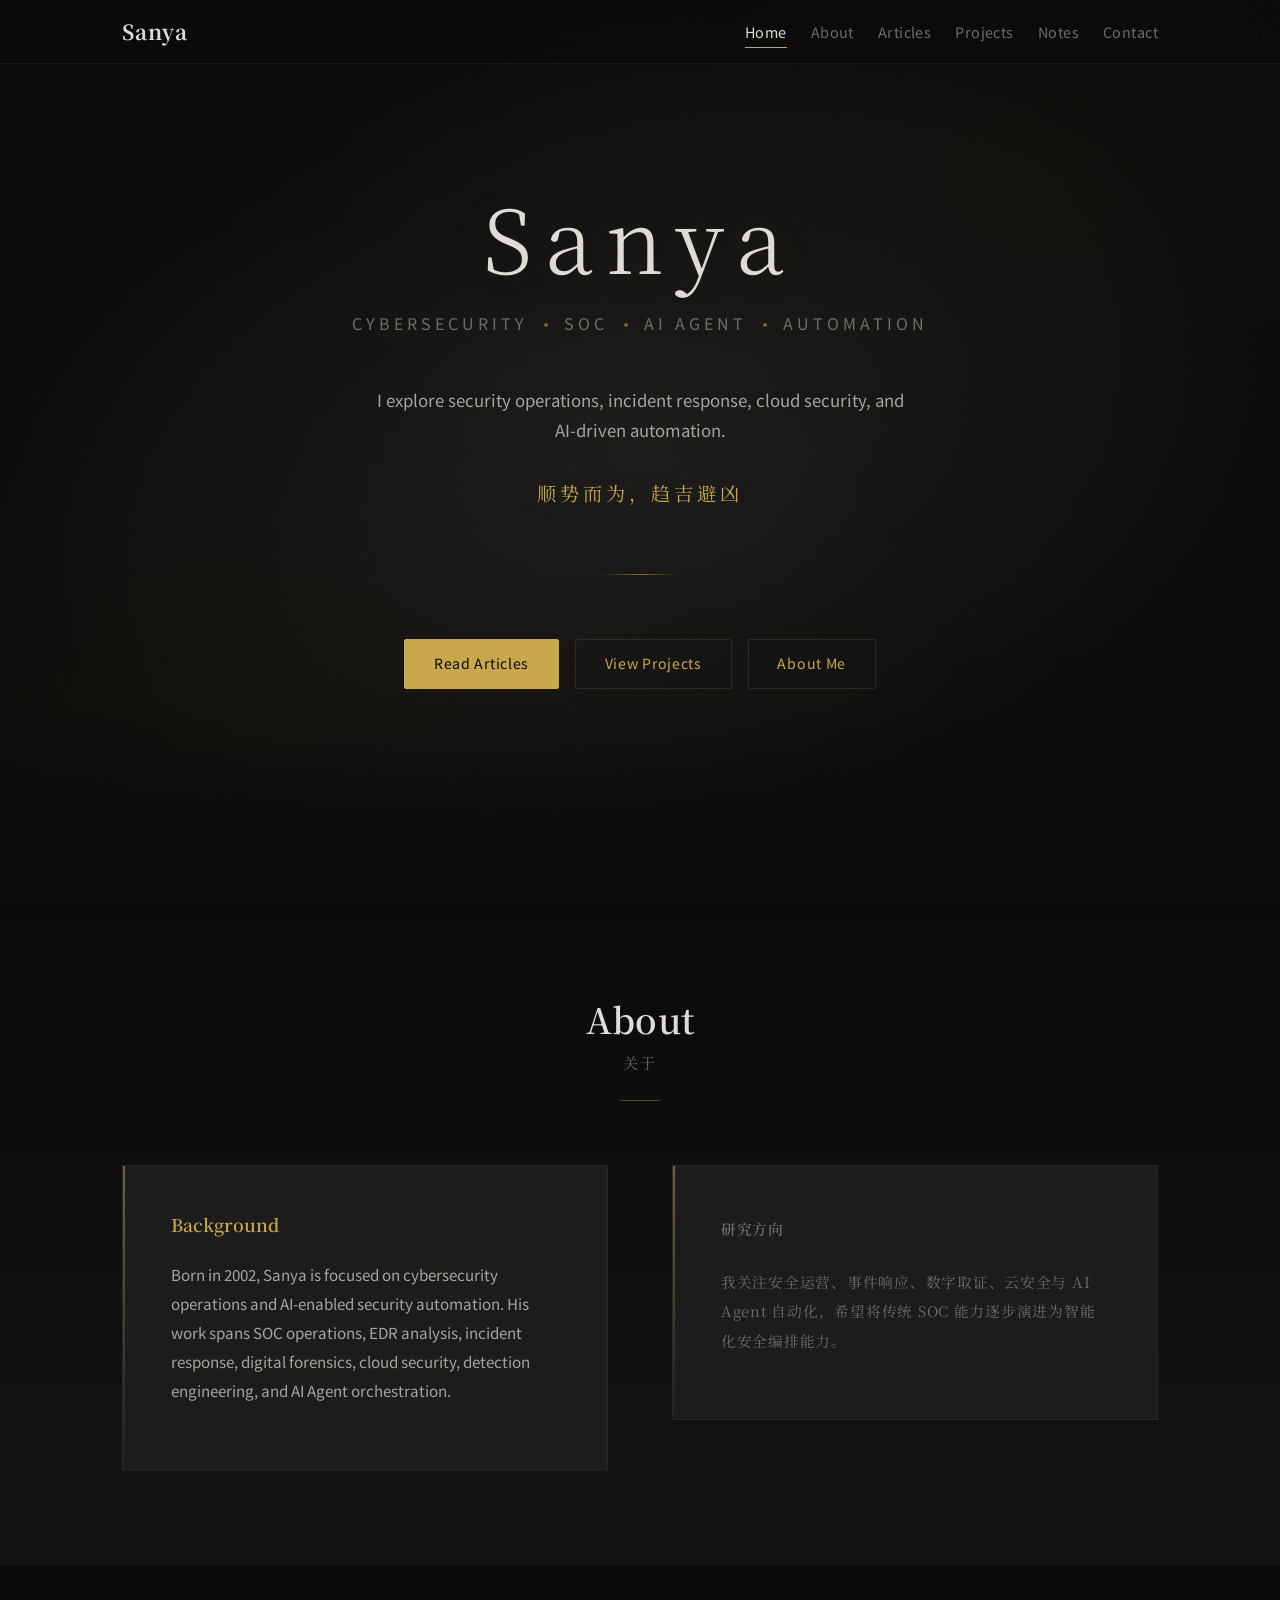
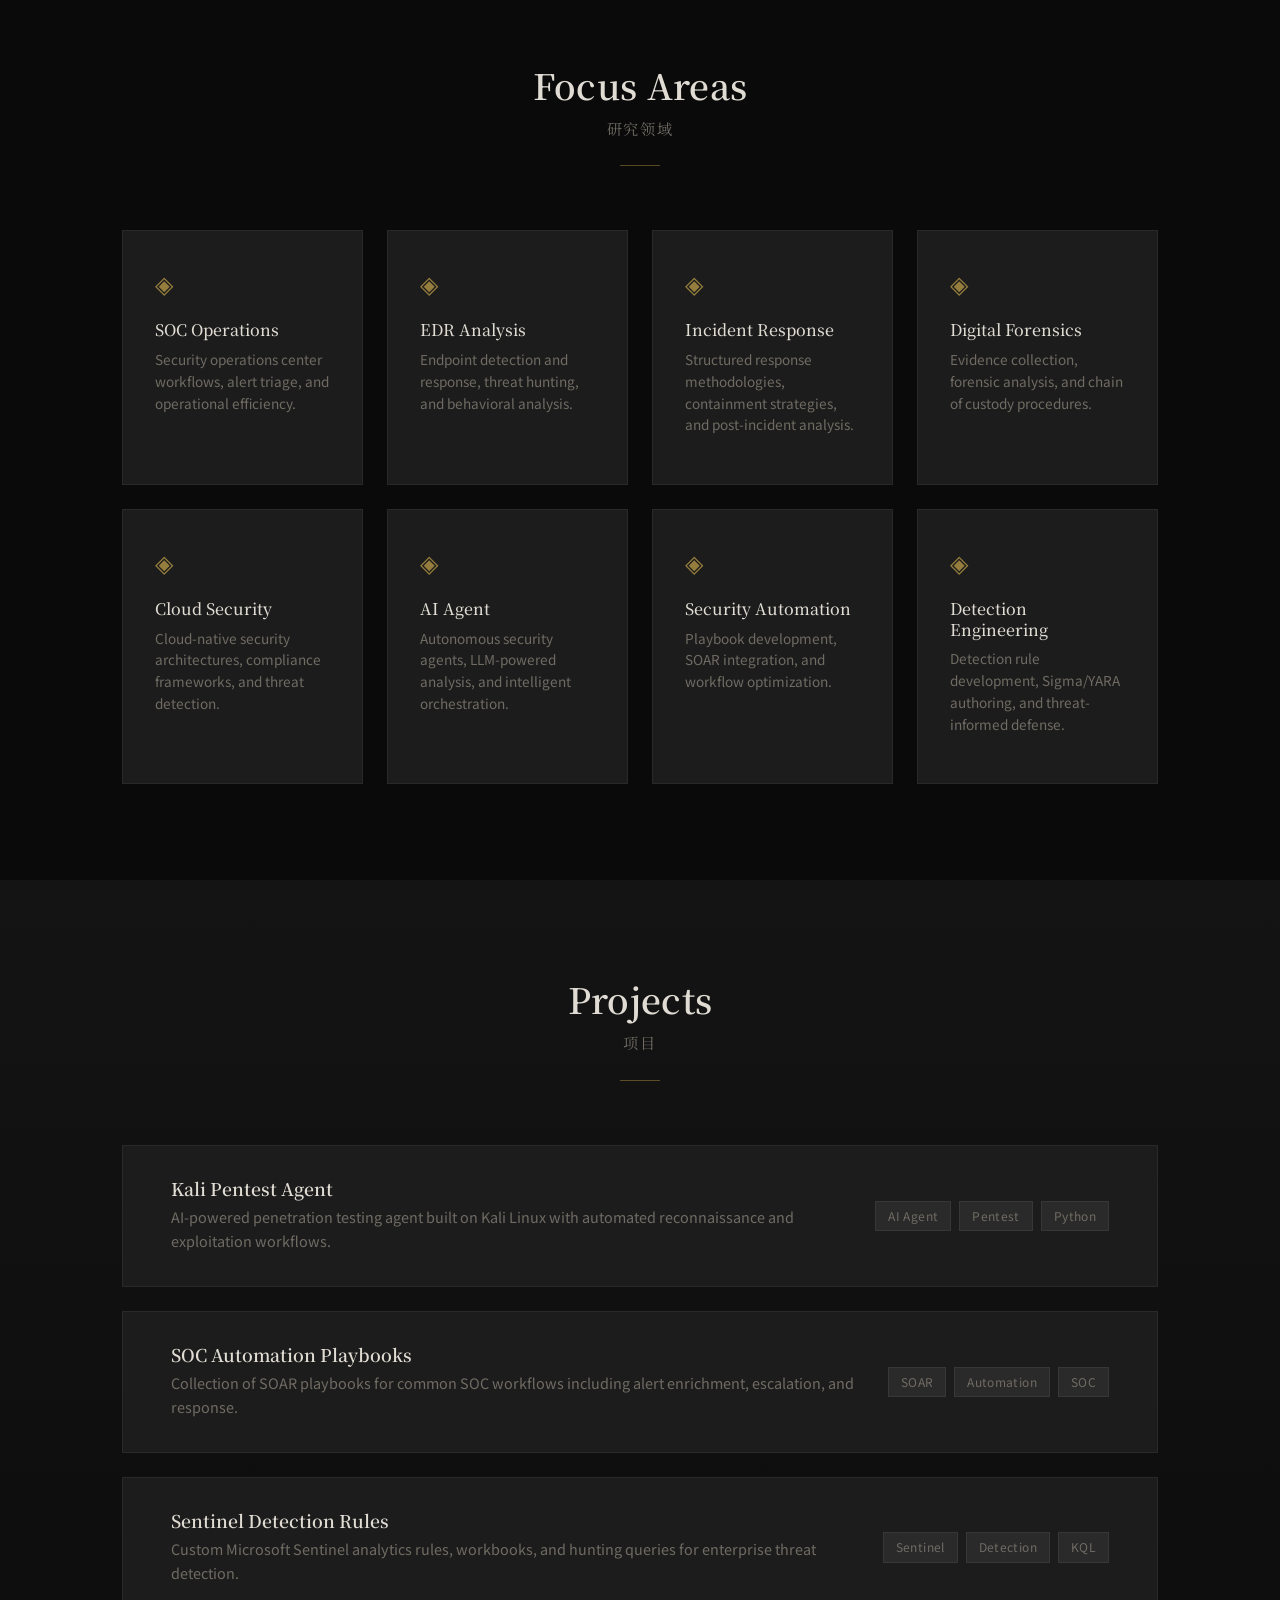
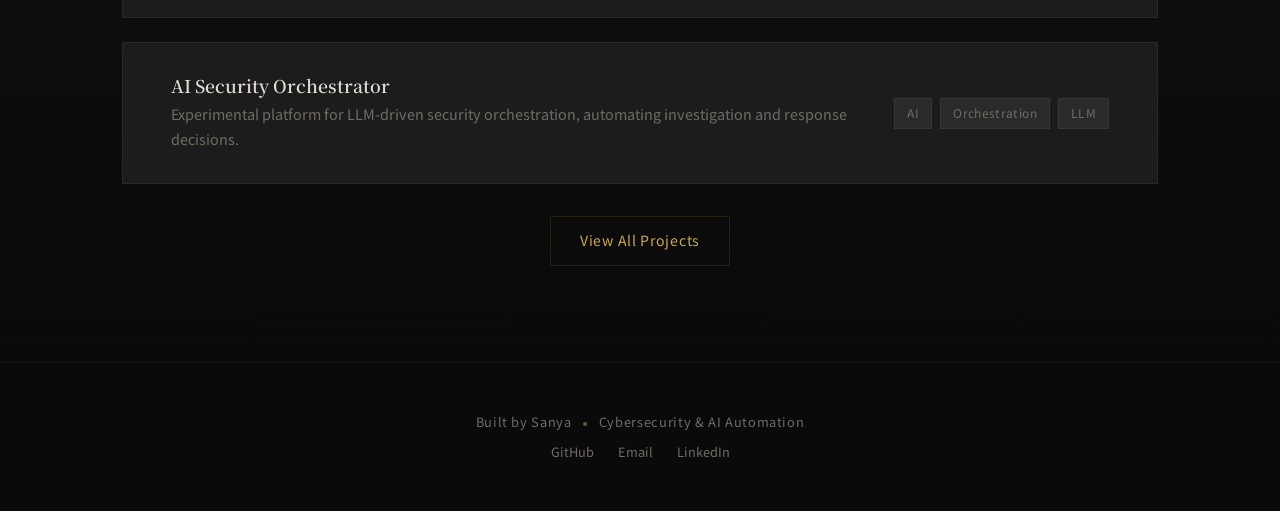
==== index.html @ b6ca0478 "Initial commit: personal website with ink-wash mountain aesthetic" ====
<!DOCTYPE html>
<html lang="en">
<head>
  <meta charset="UTF-8">
  <meta name="viewport" content="width=device-width, initial-scale=1.0">
  <title>Sanya — Cybersecurity & AI Automation</title>
  <meta name="description" content="Personal website of Sanya — Cybersecurity researcher focused on SOC operations, incident response, cloud security, and AI-driven security automation.">
  <meta name="keywords" content="cybersecurity, SOC, EDR, incident response, digital forensics, cloud security, AI agent, security automation, SOAR, Microsoft Sentinel">

  <!-- Open Graph -->
  <meta property="og:title" content="Sanya — Cybersecurity & AI Automation">
  <meta property="og:description" content="Cybersecurity researcher focused on SOC operations, incident response, cloud security, and AI-driven security automation.">
  <meta property="og:type" content="website">
  <meta property="og:url" content="https://sanya.dev">
  <meta property="og:locale" content="en_US">

  <!-- Twitter Card -->
  <meta name="twitter:card" content="summary">
  <meta name="twitter:title" content="Sanya — Cybersecurity & AI Automation">
  <meta name="twitter:description" content="Cybersecurity researcher focused on SOC operations, incident response, cloud security, and AI-driven security automation.">

  <!-- Fonts -->
  <link rel="preconnect" href="https://fonts.googleapis.com">
  <link rel="preconnect" href="https://fonts.gstatic.com" crossorigin>
  <link href="https://fonts.googleapis.com/css2?family=Noto+Serif+SC:wght@300;400;500;600;700&family=Noto+Sans+SC:wght@300;400;500;700&display=swap" rel="stylesheet">

  <!-- Styles -->
  <link rel="stylesheet" href="css/style.css">

  <!-- Favicon (ink drop) -->
  <link rel="icon" href="data:image/svg+xml,<svg xmlns='http://www.w3.org/2000/svg' viewBox='0 0 100 100'><text y='.9em' font-size='90'>墨</text></svg>">
</head>
<body>

  <!-- Navigation -->
  <nav class="nav" role="navigation" aria-label="Main navigation">
    <div class="nav-inner">
      <a href="index.html" class="nav-logo">Sanya</a>
      <button class="nav-toggle" aria-label="Toggle menu" aria-expanded="false">
        <span></span>
        <span></span>
        <span></span>
      </button>
      <ul class="nav-links">
        <li><a href="#home" class="active">Home</a></li>
        <li><a href="#about">About</a></li>
        <li><a href="articles.html">Articles</a></li>
        <li><a href="projects.html">Projects</a></li>
        <li><a href="notes.html">Notes</a></li>
        <li><a href="contact.html">Contact</a></li>
      </ul>
    </div>
  </nav>

  <!-- Hero Section -->
  <section class="hero" id="home">
    <div class="hero-content">
      <h1 class="hero-title">Sanya</h1>
      <p class="hero-subtitle">Cybersecurity <span class="ink-dot"></span> SOC <span class="ink-dot"></span> AI Agent <span class="ink-dot"></span> Automation</p>
      <p class="hero-intro">
        I explore security operations, incident response, cloud security, and AI-driven automation.
      </p>
      <p class="hero-motto cn-text">顺势而为，趋吉避凶</p>
      <div class="hero-divider"></div>
      <div class="hero-buttons">
        <a href="articles.html" class="btn btn-primary">Read Articles</a>
        <a href="projects.html" class="btn">View Projects</a>
        <a href="#about" class="btn">About Me</a>
      </div>
    </div>
  </section>

  <!-- About Section -->
  <section class="about" id="about">
    <div class="container">
      <div class="section-header">
        <h2>About</h2>
        <p class="cn-subtitle cn-text">关于</p>
        <div class="section-divider"></div>
      </div>

      <div class="about-grid">
        <div class="about-card">
          <h3>Background</h3>
          <p>
            Born in 2002, Sanya is focused on cybersecurity operations and AI-enabled security automation.
            His work spans SOC operations, EDR analysis, incident response, digital forensics, cloud security,
            detection engineering, and AI Agent orchestration.
          </p>
        </div>
        <div class="about-card">
          <h3 class="cn-text">研究方向</h3>
          <p class="cn-text">
            我关注安全运营、事件响应、数字取证、云安全与 AI Agent 自动化，希望将传统 SOC 能力逐步演进为智能化安全编排能力。
          </p>
        </div>
      </div>
    </div>
  </section>

  <!-- Focus Areas Section -->
  <section class="focus-areas" id="focus">
    <div class="container">
      <div class="section-header">
        <h2>Focus Areas</h2>
        <p class="cn-subtitle cn-text">研究领域</p>
        <div class="section-divider"></div>
      </div>

      <div class="focus-grid">
        <div class="focus-card">
          <div class="focus-card-icon">◈</div>
          <h3>SOC Operations</h3>
          <p>Security operations center workflows, alert triage, and operational efficiency.</p>
        </div>
        <div class="focus-card">
          <div class="focus-card-icon">◈</div>
          <h3>EDR Analysis</h3>
          <p>Endpoint detection and response, threat hunting, and behavioral analysis.</p>
        </div>
        <div class="focus-card">
          <div class="focus-card-icon">◈</div>
          <h3>Incident Response</h3>
          <p>Structured response methodologies, containment strategies, and post-incident analysis.</p>
        </div>
        <div class="focus-card">
          <div class="focus-card-icon">◈</div>
          <h3>Digital Forensics</h3>
          <p>Evidence collection, forensic analysis, and chain of custody procedures.</p>
        </div>
        <div class="focus-card">
          <div class="focus-card-icon">◈</div>
          <h3>Cloud Security</h3>
          <p>Cloud-native security architectures, compliance frameworks, and threat detection.</p>
        </div>
        <div class="focus-card">
          <div class="focus-card-icon">◈</div>
          <h3>AI Agent</h3>
          <p>Autonomous security agents, LLM-powered analysis, and intelligent orchestration.</p>
        </div>
        <div class="focus-card">
          <div class="focus-card-icon">◈</div>
          <h3>Security Automation</h3>
          <p>Playbook development, SOAR integration, and workflow optimization.</p>
        </div>
        <div class="focus-card">
          <div class="focus-card-icon">◈</div>
          <h3>Detection Engineering</h3>
          <p>Detection rule development, Sigma/YARA authoring, and threat-informed defense.</p>
        </div>
      </div>
    </div>
  </section>

  <!-- Projects Preview Section -->
  <section class="projects" id="projects">
    <div class="container">
      <div class="section-header">
        <h2>Projects</h2>
        <p class="cn-subtitle cn-text">项目</p>
        <div class="section-divider"></div>
      </div>

      <div class="project-list">
        <div class="project-card">
          <div class="project-info">
            <h3>Kali Pentest Agent</h3>
            <p>AI-powered penetration testing agent built on Kali Linux with automated reconnaissance and exploitation workflows.</p>
          </div>
          <div class="project-tags">
            <span class="tag">AI Agent</span>
            <span class="tag">Pentest</span>
            <span class="tag">Python</span>
          </div>
        </div>
        <div class="project-card">
          <div class="project-info">
            <h3>SOC Automation Playbooks</h3>
            <p>Collection of SOAR playbooks for common SOC workflows including alert enrichment, escalation, and response.</p>
          </div>
          <div class="project-tags">
            <span class="tag">SOAR</span>
            <span class="tag">Automation</span>
            <span class="tag">SOC</span>
          </div>
        </div>
        <div class="project-card">
          <div class="project-info">
            <h3>Sentinel Detection Rules</h3>
            <p>Custom Microsoft Sentinel analytics rules, workbooks, and hunting queries for enterprise threat detection.</p>
          </div>
          <div class="project-tags">
            <span class="tag">Sentinel</span>
            <span class="tag">Detection</span>
            <span class="tag">KQL</span>
          </div>
        </div>
        <div class="project-card">
          <div class="project-info">
            <h3>AI Security Orchestrator</h3>
            <p>Experimental platform for LLM-driven security orchestration, automating investigation and response decisions.</p>
          </div>
          <div class="project-tags">
            <span class="tag">AI</span>
            <span class="tag">Orchestration</span>
            <span class="tag">LLM</span>
          </div>
        </div>
      </div>

      <div class="text-center mt-xl">
        <a href="projects.html" class="btn">View All Projects</a>
      </div>
    </div>
  </section>

  <!-- Footer -->
  <footer class="footer">
    <div class="container">
      <p>Built by Sanya <span class="ink-dot"></span> Cybersecurity & AI Automation</p>
      <div class="footer-links">
        <a href="https://github.com/sanya" target="_blank" rel="noopener">GitHub</a>
        <a href="mailto:hello@sanya.dev">Email</a>
        <a href="https://linkedin.com/in/sanya" target="_blank" rel="noopener">LinkedIn</a>
      </div>
    </div>
  </footer>

  <script src="js/main.js"></script>
</body>
</html>
---- css/style.css ----
/* ============================================
   SANYA — Ink-Wash Mountain Aesthetic
   Black · Gold · Ash Theme
   ============================================ */

/* ---------- CSS Custom Properties ---------- */
:root {
  /* Ink-black base palette */
  --ink-deep: #0a0a0a;
  --ink-primary: #141414;
  --ink-medium: #1c1c1c;
  --ink-light: #2a2a2a;
  --ink-faint: #3a3a3a;

  /* Ash / gray tones */
  --ash-dark: #4a4a4a;
  --ash-medium: #6a6a6a;
  --ash-light: #8a8a8a;
  --ash-pale: #b0b0b0;

  /* Gold accents */
  --gold-deep: #8b6914;
  --gold-primary: #c9a84c;
  --gold-light: #d4b86a;
  --gold-pale: #e8d4a0;
  --gold-glow: rgba(201, 168, 76, 0.15);

  /* Mist / cloud tones */
  --mist-white: #e8e4dc;
  --mist-light: #d0ccc4;
  --mist-medium: #a8a49c;
  --mist-dark: #78746c;

  /* Paper & background */
  --paper-white: #0e0e0e;
  --paper-cream: #161616;
  --paper-warm: #1e1e1e;
  --paper-aged: #252525;

  /* Text colors */
  --text-primary: #e0dcd4;
  --text-secondary: #a8a49c;
  --text-muted: #706c64;
  --text-faint: #504c44;

  /* Functional */
  --border-light: rgba(201, 168, 76, 0.08);
  --border-medium: rgba(201, 168, 76, 0.15);
  --border-subtle: rgba(255, 255, 255, 0.06);
  --shadow-soft: 0 2px 20px rgba(0, 0, 0, 0.5);
  --shadow-hover: 0 4px 30px rgba(0, 0, 0, 0.6);
  --shadow-gold: 0 0 30px rgba(201, 168, 76, 0.08);

  /* Typography */
  --font-serif: 'Noto Serif SC', 'Source Han Serif SC', 'STSong', Georgia, serif;
  --font-sans: 'Noto Sans SC', 'Source Han Sans SC', 'PingFang SC', system-ui, sans-serif;
  --font-mono: 'JetBrains Mono', 'Fira Code', monospace;

  /* Spacing */
  --space-xs: 0.25rem;
  --space-sm: 0.5rem;
  --space-md: 1rem;
  --space-lg: 1.5rem;
  --space-xl: 2rem;
  --space-2xl: 3rem;
  --space-3xl: 4rem;
  --space-4xl: 6rem;

  /* Layout */
  --max-width: 1100px;
  --nav-height: 64px;

  /* Transitions */
  --transition-fast: 150ms ease;
  --transition-base: 250ms ease;
  --transition-slow: 400ms ease;
}

/* ---------- Reset & Base ---------- */
*,
*::before,
*::after {
  margin: 0;
  padding: 0;
  box-sizing: border-box;
}

html {
  font-size: 16px;
  scroll-behavior: smooth;
  -webkit-font-smoothing: antialiased;
  -moz-osx-font-smoothing: grayscale;
}

body {
  font-family: var(--font-sans);
  color: var(--text-primary);
  background-color: var(--ink-deep);
  line-height: 1.7;
  min-height: 100vh;
  overflow-x: hidden;
}

/* Ink texture overlay */
body::before {
  content: '';
  position: fixed;
  top: 0;
  left: 0;
  width: 100%;
  height: 100%;
  pointer-events: none;
  z-index: 9999;
  background-image:
    url("data:image/svg+xml,%3Csvg viewBox='0 0 512 512' xmlns='http://www.w3.org/2000/svg'%3E%3Cfilter id='noise'%3E%3CfeTurbulence type='fractalNoise' baseFrequency='0.65' numOctaves='3' stitchTiles='stitch'/%3E%3C/filter%3E%3Crect width='100%25' height='100%25' filter='url(%23noise)' opacity='0.04'/%3E%3C/svg%3E");
  opacity: 0.5;
}

/* ---------- Typography ---------- */
h1, h2, h3, h4, h5, h6 {
  font-family: var(--font-serif);
  font-weight: 600;
  line-height: 1.3;
  color: var(--text-primary);
}

h1 { font-size: clamp(2rem, 5vw, 3.2rem); letter-spacing: 0.02em; }
h2 { font-size: clamp(1.5rem, 3.5vw, 2.2rem); letter-spacing: 0.01em; }
h3 { font-size: clamp(1.1rem, 2.5vw, 1.4rem); }

p {
  margin-bottom: var(--space-md);
  color: var(--text-secondary);
}

a {
  color: var(--gold-primary);
  text-decoration: none;
  transition: color var(--transition-fast);
}

a:hover {
  color: var(--gold-light);
}

.cn-text {
  font-family: var(--font-serif);
  letter-spacing: 0.05em;
}

/* ---------- Layout ---------- */
.container {
  width: 100%;
  max-width: var(--max-width);
  margin: 0 auto;
  padding: 0 var(--space-xl);
}

section {
  padding: var(--space-4xl) 0;
}

/* ---------- Navigation ---------- */
.nav {
  position: fixed;
  top: 0;
  left: 0;
  right: 0;
  height: var(--nav-height);
  background: rgba(10, 10, 10, 0.92);
  backdrop-filter: blur(12px);
  -webkit-backdrop-filter: blur(12px);
  border-bottom: 1px solid var(--border-subtle);
  z-index: 1000;
  transition: all var(--transition-base);
}

.nav.scrolled {
  box-shadow: var(--shadow-soft);
}

.nav-inner {
  display: flex;
  align-items: center;
  justify-content: space-between;
  height: 100%;
  max-width: var(--max-width);
  margin: 0 auto;
  padding: 0 var(--space-xl);
}

.nav-logo {
  font-family: var(--font-serif);
  font-size: 1.3rem;
  font-weight: 700;
  color: var(--text-primary);
  letter-spacing: 0.05em;
}

.nav-logo:hover {
  color: var(--gold-primary);
}

.nav-links {
  display: flex;
  align-items: center;
  gap: var(--space-lg);
  list-style: none;
}

.nav-links a {
  font-size: 0.9rem;
  color: var(--text-muted);
  letter-spacing: 0.03em;
  padding: var(--space-xs) 0;
  position: relative;
}

.nav-links a::after {
  content: '';
  position: absolute;
  bottom: -2px;
  left: 0;
  width: 0;
  height: 1px;
  background: var(--gold-primary);
  transition: width var(--transition-base);
}

.nav-links a:hover {
  color: var(--text-primary);
}

.nav-links a:hover::after,
.nav-links a.active::after {
  width: 100%;
}

.nav-links a.active {
  color: var(--text-primary);
}

.nav-toggle {
  display: none;
  flex-direction: column;
  gap: 5px;
  background: none;
  border: none;
  cursor: pointer;
  padding: var(--space-sm);
}

.nav-toggle span {
  display: block;
  width: 22px;
  height: 1.5px;
  background: var(--text-primary);
  transition: all var(--transition-base);
}

/* ---------- Hero Section ---------- */
.hero {
  min-height: 100vh;
  display: flex;
  align-items: center;
  justify-content: center;
  text-align: center;
  padding-top: var(--nav-height);
  position: relative;
  overflow: hidden;
}

/* Ink-wash mountain atmosphere */
.hero::before {
  content: '';
  position: absolute;
  top: 0;
  left: 0;
  right: 0;
  bottom: 0;
  background:
    radial-gradient(ellipse at 20% 80%, rgba(201, 168, 76, 0.04) 0%, transparent 50%),
    radial-gradient(ellipse at 80% 20%, rgba(201, 168, 76, 0.03) 0%, transparent 50%),
    radial-gradient(ellipse at 50% 50%, rgba(40, 40, 40, 0.5) 0%, transparent 70%);
  pointer-events: none;
}

.hero::after {
  content: '';
  position: absolute;
  bottom: 0;
  left: 0;
  right: 0;
  height: 200px;
  background: linear-gradient(to top, var(--ink-deep), transparent);
  pointer-events: none;
}

.hero-content {
  position: relative;
  z-index: 1;
  max-width: 700px;
}

.hero-title {
  font-size: clamp(3rem, 8vw, 5.5rem);
  font-weight: 300;
  letter-spacing: 0.15em;
  color: var(--text-primary);
  margin-bottom: var(--space-md);
  font-family: var(--font-serif);
  text-shadow: 0 0 60px rgba(201, 168, 76, 0.1);
}

.hero-subtitle {
  font-size: clamp(0.85rem, 2vw, 1rem);
  color: var(--text-muted);
  letter-spacing: 0.25em;
  text-transform: uppercase;
  margin-bottom: var(--space-2xl);
  font-weight: 400;
}

.hero-intro {
  font-size: 1.05rem;
  color: var(--text-secondary);
  line-height: 1.8;
  margin-bottom: var(--space-xl);
  max-width: 550px;
  margin-left: auto;
  margin-right: auto;
}

.hero-motto {
  font-family: var(--font-serif);
  font-size: 1.2rem;
  color: var(--gold-primary);
  letter-spacing: 0.2em;
  margin-bottom: var(--space-3xl);
  text-shadow: 0 0 40px rgba(201, 168, 76, 0.2);
}

.hero-divider {
  width: 80px;
  height: 1px;
  background: linear-gradient(90deg, transparent, var(--gold-primary), transparent);
  margin: 0 auto var(--space-3xl);
  opacity: 0.6;
}

.hero-buttons {
  display: flex;
  gap: var(--space-md);
  justify-content: center;
  flex-wrap: wrap;
}

/* ---------- Buttons ---------- */
.btn {
  display: inline-flex;
  align-items: center;
  gap: var(--space-sm);
  padding: 0.75rem 1.8rem;
  font-family: var(--font-sans);
  font-size: 0.88rem;
  letter-spacing: 0.05em;
  border: 1px solid var(--border-medium);
  border-radius: 2px;
  background: transparent;
  color: var(--gold-primary);
  cursor: pointer;
  transition: all var(--transition-base);
  text-decoration: none;
}

.btn:hover {
  background: var(--gold-primary);
  color: var(--ink-deep);
  border-color: var(--gold-primary);
  box-shadow: var(--shadow-gold);
}

.btn-primary {
  background: var(--gold-primary);
  color: var(--ink-deep);
  border-color: var(--gold-primary);
}

.btn-primary:hover {
  background: var(--gold-light);
  border-color: var(--gold-light);
  box-shadow: 0 0 30px rgba(201, 168, 76, 0.2);
}

/* ---------- Section Headers ---------- */
.section-header {
  text-align: center;
  margin-bottom: var(--space-3xl);
}

.section-header h2 {
  margin-bottom: var(--space-sm);
}

.section-header .cn-subtitle {
  font-family: var(--font-serif);
  font-size: 0.95rem;
  color: var(--text-muted);
  letter-spacing: 0.1em;
}

.section-divider {
  width: 40px;
  height: 1px;
  background: var(--gold-primary);
  margin: var(--space-lg) auto;
  opacity: 0.4;
}

/* ---------- About Section ---------- */
.about {
  background: linear-gradient(180deg, var(--ink-deep) 0%, var(--ink-primary) 100%);
}

.about-grid {
  display: grid;
  grid-template-columns: 1fr 1fr;
  gap: var(--space-3xl);
  align-items: start;
}

.about-card {
  background: var(--ink-medium);
  border: 1px solid var(--border-subtle);
  padding: var(--space-2xl);
  position: relative;
}

.about-card::before {
  content: '';
  position: absolute;
  top: 0;
  left: 0;
  width: 2px;
  height: 100%;
  background: linear-gradient(180deg, var(--gold-primary), transparent);
  opacity: 0.5;
}

.about-card h3 {
  font-size: 1.1rem;
  margin-bottom: var(--space-lg);
  color: var(--gold-primary);
}

.about-card p {
  font-size: 0.95rem;
  line-height: 1.9;
}

.about-card .cn-text {
  font-size: 0.92rem;
  line-height: 2;
  color: var(--text-muted);
}

/* ---------- Focus Areas ---------- */
.focus-areas {
  background: var(--ink-deep);
}

.focus-grid {
  display: grid;
  grid-template-columns: repeat(auto-fit, minmax(240px, 1fr));
  gap: var(--space-lg);
}

.focus-card {
  background: var(--ink-medium);
  border: 1px solid var(--border-subtle);
  padding: var(--space-xl);
  transition: all var(--transition-base);
  position: relative;
  overflow: hidden;
}

.focus-card::after {
  content: '';
  position: absolute;
  bottom: 0;
  left: 0;
  width: 100%;
  height: 2px;
  background: linear-gradient(90deg, var(--gold-primary), transparent);
  transform: scaleX(0);
  transform-origin: left;
  transition: transform var(--transition-base);
}

.focus-card:hover {
  box-shadow: var(--shadow-hover), var(--shadow-gold);
  transform: translateY(-2px);
  border-color: var(--border-medium);
}

.focus-card:hover::after {
  transform: scaleX(1);
}

.focus-card-icon {
  font-size: 1.5rem;
  margin-bottom: var(--space-md);
  color: var(--gold-primary);
  opacity: 0.7;
}

.focus-card h3 {
  font-size: 1rem;
  margin-bottom: var(--space-sm);
  font-weight: 500;
}

.focus-card p {
  font-size: 0.85rem;
  color: var(--text-muted);
  line-height: 1.6;
}

/* ---------- Projects Section ---------- */
.projects {
  background: linear-gradient(180deg, var(--ink-primary) 0%, var(--ink-deep) 100%);
}

.project-list {
  display: grid;
  gap: var(--space-lg);
}

.project-card {
  display: grid;
  grid-template-columns: 1fr auto;
  gap: var(--space-xl);
  align-items: center;
  background: var(--ink-medium);
  border: 1px solid var(--border-subtle);
  padding: var(--space-xl) var(--space-2xl);
  transition: all var(--transition-base);
}

.project-card:hover {
  box-shadow: var(--shadow-hover), var(--shadow-gold);
  border-color: var(--border-medium);
}

.project-info h3 {
  font-size: 1.1rem;
  margin-bottom: var(--space-xs);
}

.project-info p {
  font-size: 0.9rem;
  color: var(--text-muted);
  margin-bottom: 0;
}

.project-tags {
  display: flex;
  gap: var(--space-sm);
  flex-wrap: wrap;
}

.tag {
  font-size: 0.75rem;
  padding: 0.25rem 0.75rem;
  background: var(--ink-light);
  border: 1px solid var(--border-subtle);
  color: var(--text-muted);
  letter-spacing: 0.03em;
}

/* ---------- Articles Section ---------- */
.articles {
  background: var(--ink-deep);
}

.article-list {
  display: grid;
  gap: var(--space-lg);
}

.article-card {
  display: block;
  background: var(--ink-medium);
  border: 1px solid var(--border-subtle);
  padding: var(--space-xl) var(--space-2xl);
  transition: all var(--transition-base);
  text-decoration: none;
}

.article-card:hover {
  box-shadow: var(--shadow-hover), var(--shadow-gold);
  transform: translateY(-1px);
  border-color: var(--border-medium);
}

.article-meta {
  display: flex;
  align-items: center;
  gap: var(--space-md);
  margin-bottom: var(--space-sm);
  font-size: 0.8rem;
  color: var(--text-muted);
}

.article-meta .date {
  letter-spacing: 0.05em;
}

.article-card h3 {
  font-size: 1.15rem;
  margin-bottom: var(--space-sm);
  transition: color var(--transition-fast);
}

.article-card:hover h3 {
  color: var(--gold-light);
}

.article-card .summary {
  font-size: 0.9rem;
  color: var(--text-secondary);
  line-height: 1.7;
  margin-bottom: var(--space-md);
}

.article-tags {
  display: flex;
  gap: var(--space-sm);
  flex-wrap: wrap;
}

.read-more {
  font-size: 0.85rem;
  color: var(--gold-primary);
  letter-spacing: 0.05em;
  display: inline-flex;
  align-items: center;
  gap: var(--space-xs);
  margin-top: var(--space-sm);
}

.read-more::after {
  content: '→';
  transition: transform var(--transition-fast);
}

.article-card:hover .read-more::after {
  transform: translateX(4px);
}

/* ---------- Article Page ---------- */
.article-page {
  padding-top: calc(var(--nav-height) + var(--space-3xl));
}

.article-header {
  text-align: center;
  margin-bottom: var(--space-3xl);
  padding-bottom: var(--space-2xl);
  border-bottom: 1px solid var(--border-subtle);
}

.article-header h1 {
  margin-bottom: var(--space-md);
}

.article-content {
  max-width: 720px;
  margin: 0 auto;
  padding-bottom: var(--space-4xl);
}

.article-content h2 {
  margin-top: var(--space-3xl);
  margin-bottom: var(--space-lg);
}

.article-content h3 {
  margin-top: var(--space-2xl);
  margin-bottom: var(--space-md);
}

.article-content p {
  margin-bottom: var(--space-lg);
  font-size: 1rem;
  line-height: 1.9;
}

.article-content code {
  font-family: var(--font-mono);
  font-size: 0.88em;
  background: var(--ink-light);
  padding: 0.15em 0.4em;
  border: 1px solid var(--border-subtle);
  color: var(--gold-primary);
}

.article-content pre {
  background: var(--ink-primary);
  color: var(--gold-pale);
  padding: var(--space-xl);
  overflow-x: auto;
  margin: var(--space-xl) 0;
  border: 1px solid var(--border-subtle);
}

.article-content pre code {
  background: none;
  border: none;
  padding: 0;
  color: inherit;
}

.article-content blockquote {
  border-left: 2px solid var(--gold-primary);
  padding-left: var(--space-lg);
  margin: var(--space-xl) 0;
  color: var(--text-muted);
  font-style: italic;
}

.article-content ul, .article-content ol {
  margin: var(--space-lg) 0;
  padding-left: var(--space-xl);
}

.article-content li {
  margin-bottom: var(--space-sm);
  line-height: 1.8;
}

/* ---------- Contact Section ---------- */
.contact {
  background: linear-gradient(180deg, var(--ink-deep) 0%, var(--ink-primary) 100%);
  text-align: center;
}

.contact-links {
  display: flex;
  justify-content: center;
  gap: var(--space-xl);
  margin-top: var(--space-2xl);
  flex-wrap: wrap;
}

.contact-link {
  display: flex;
  flex-direction: column;
  align-items: center;
  gap: var(--space-sm);
  padding: var(--space-xl);
  border: 1px solid var(--border-subtle);
  background: var(--ink-medium);
  min-width: 140px;
  transition: all var(--transition-base);
  text-decoration: none;
}

.contact-link:hover {
  box-shadow: var(--shadow-hover), var(--shadow-gold);
  border-color: var(--gold-primary);
}

.contact-link-icon {
  font-size: 1.5rem;
  color: var(--gold-primary);
  opacity: 0.7;
}

.contact-link-label {
  font-size: 0.85rem;
  color: var(--text-secondary);
  letter-spacing: 0.05em;
}

/* ---------- Footer ---------- */
.footer {
  padding: var(--space-2xl) 0;
  border-top: 1px solid var(--border-subtle);
  text-align: center;
  background: var(--ink-deep);
}

.footer p {
  font-size: 0.8rem;
  color: var(--text-muted);
  letter-spacing: 0.05em;
  margin-bottom: var(--space-sm);
}

.footer-links {
  display: flex;
  justify-content: center;
  gap: var(--space-lg);
}

.footer-links a {
  font-size: 0.8rem;
  color: var(--text-muted);
}

.footer-links a:hover {
  color: var(--gold-primary);
}

/* ---------- Ink Wash Decorative Elements ---------- */
.ink-dot {
  display: inline-block;
  width: 4px;
  height: 4px;
  background: var(--gold-primary);
  border-radius: 50%;
  margin: 0 var(--space-sm);
  vertical-align: middle;
  opacity: 0.5;
}

.garden-line {
  width: 100%;
  height: 1px;
  background: repeating-linear-gradient(
    90deg,
    var(--border-subtle) 0px,
    var(--border-subtle) 8px,
    transparent 8px,
    transparent 16px
  );
  margin: var(--space-3xl) 0;
}

/* ---------- Responsive Design ---------- */
@media (max-width: 768px) {
  :root {
    --nav-height: 56px;
  }

  .container {
    padding: 0 var(--space-lg);
  }

  section {
    padding: var(--space-3xl) 0;
  }

  .nav-toggle {
    display: flex;
  }

  .nav-links {
    position: fixed;
    top: var(--nav-height);
    left: 0;
    right: 0;
    bottom: 0;
    background: rgba(10, 10, 10, 0.98);
    backdrop-filter: blur(12px);
    flex-direction: column;
    justify-content: center;
    align-items: center;
    gap: var(--space-xl);
    transform: translateX(100%);
    transition: transform var(--transition-base);
  }

  .nav-links.active {
    transform: translateX(0);
  }

  .nav-links a {
    font-size: 1.1rem;
  }

  .hero-title {
    letter-spacing: 0.08em;
  }

  .hero-buttons {
    flex-direction: column;
    align-items: center;
  }

  .btn {
    width: 100%;
    max-width: 260px;
    justify-content: center;
  }

  .about-grid {
    grid-template-columns: 1fr;
    gap: var(--space-xl);
  }

  .project-card {
    grid-template-columns: 1fr;
    gap: var(--space-md);
  }

  .focus-grid {
    grid-template-columns: 1fr 1fr;
    gap: var(--space-md);
  }

  .contact-links {
    flex-direction: column;
    align-items: center;
  }

  .contact-link {
    width: 100%;
    max-width: 280px;
  }
}

@media (max-width: 480px) {
  .focus-grid {
    grid-template-columns: 1fr;
  }

  .hero-subtitle {
    letter-spacing: 0.1em;
    font-size: 0.78rem;
  }
}

/* ---------- Print Styles ---------- */
@media print {
  .nav, .footer, .hero-buttons {
    display: none;
  }

  body::before {
    display: none;
  }

  .hero {
    min-height: auto;
    padding: 2rem 0;
  }
}

/* ---------- Animations ---------- */
@keyframes fadeIn {
  from {
    opacity: 0;
    transform: translateY(10px);
  }
  to {
    opacity: 1;
    transform: translateY(0);
  }
}

.fade-in {
  animation: fadeIn 0.6s ease forwards;
}

.focus-card:nth-child(1) { animation-delay: 0.05s; }
.focus-card:nth-child(2) { animation-delay: 0.1s; }
.focus-card:nth-child(3) { animation-delay: 0.15s; }
.focus-card:nth-child(4) { animation-delay: 0.2s; }
.focus-card:nth-child(5) { animation-delay: 0.25s; }
.focus-card:nth-child(6) { animation-delay: 0.3s; }
.focus-card:nth-child(7) { animation-delay: 0.35s; }
.focus-card:nth-child(8) { animation-delay: 0.4s; }

/* ---------- Utility Classes ---------- */
.text-center { text-align: center; }
.text-muted { color: var(--text-muted); }
.mt-lg { margin-top: var(--space-lg); }
.mt-xl { margin-top: var(--space-xl); }
.mb-lg { margin-bottom: var(--space-lg); }
.mb-xl { margin-bottom: var(--space-xl); }
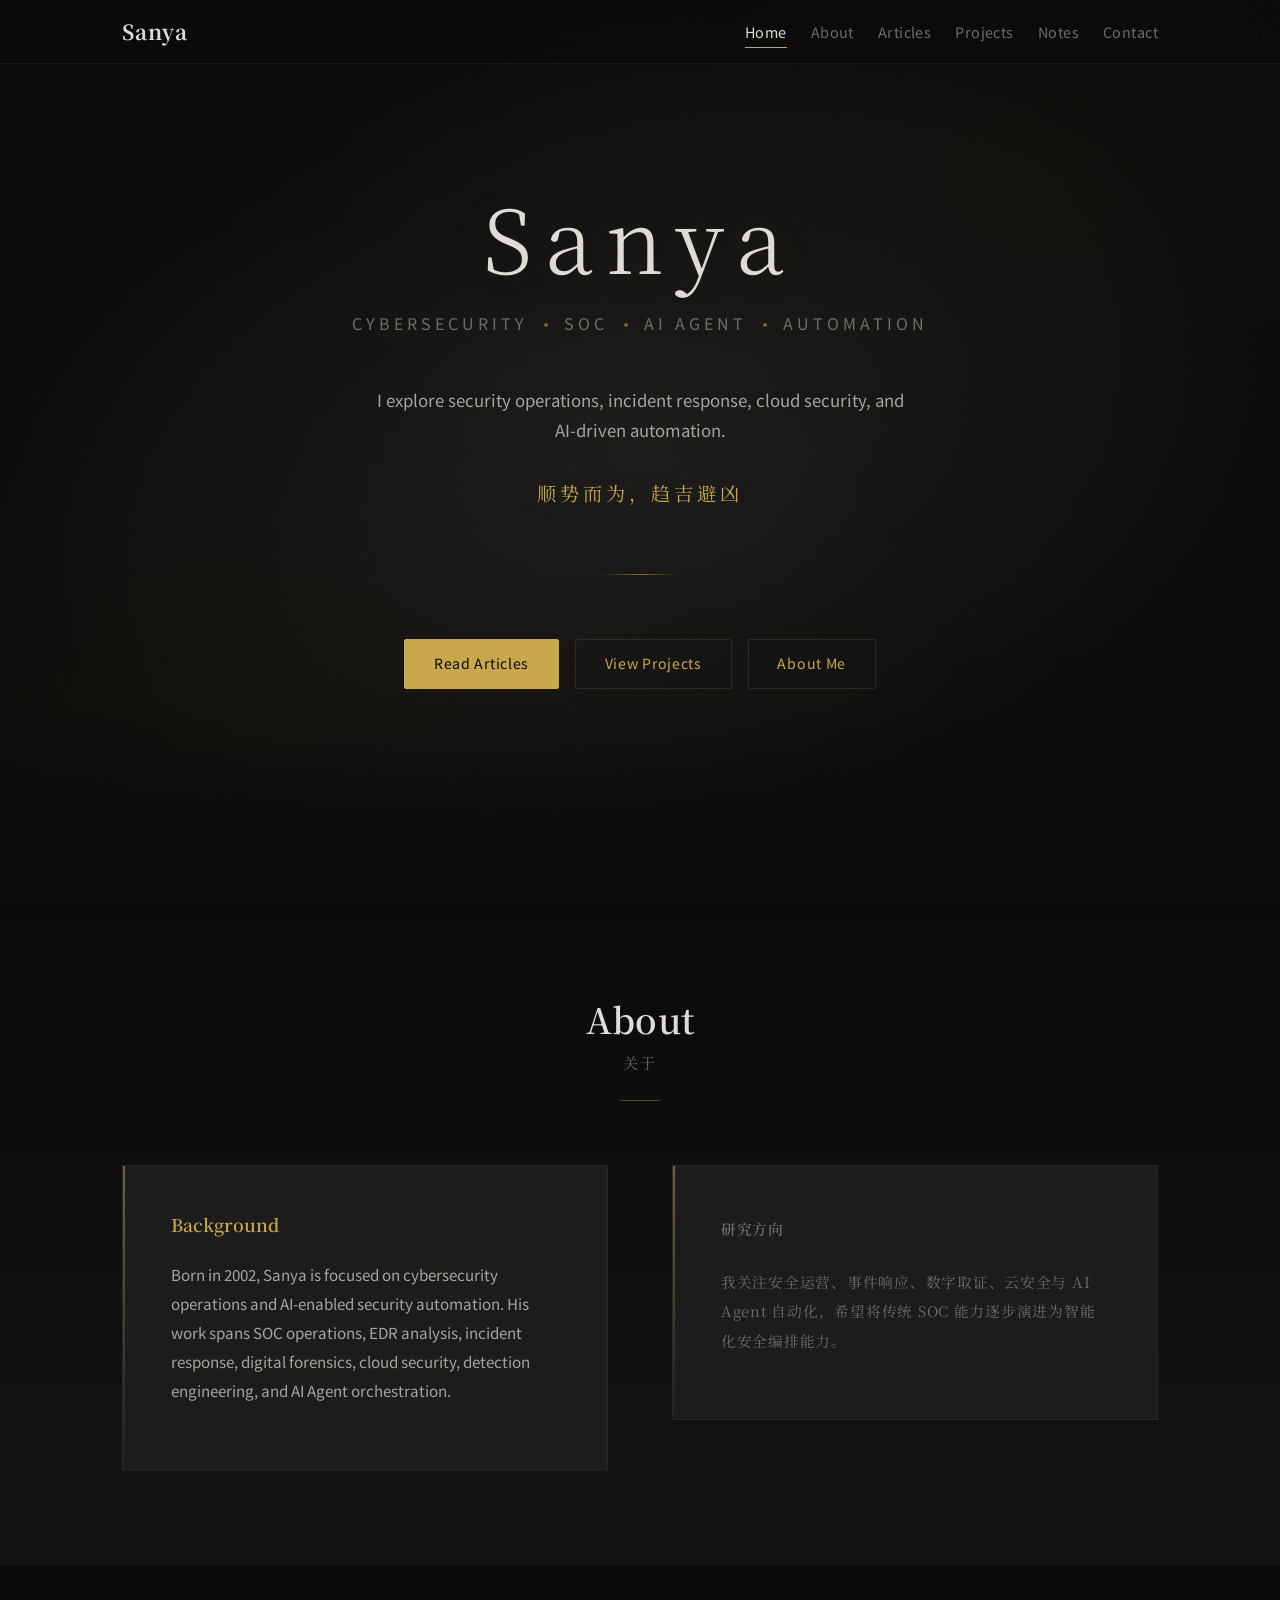
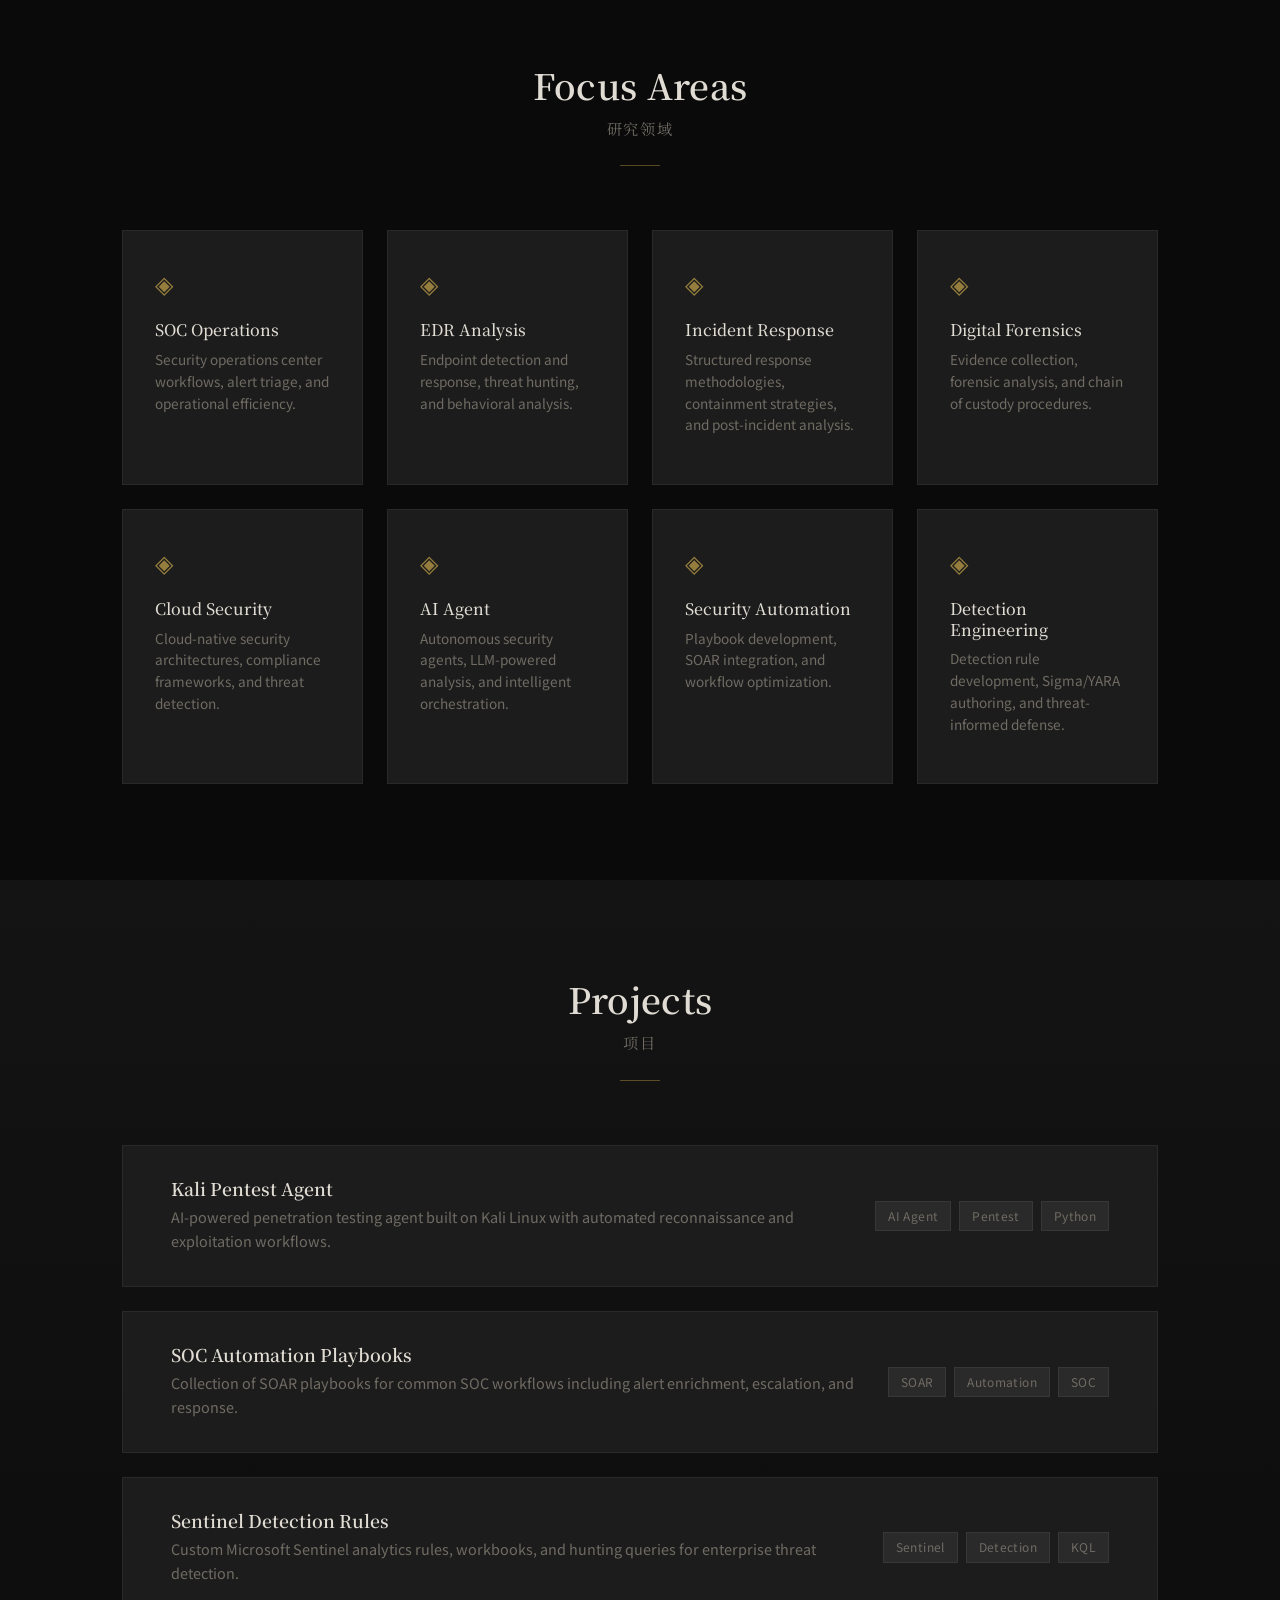
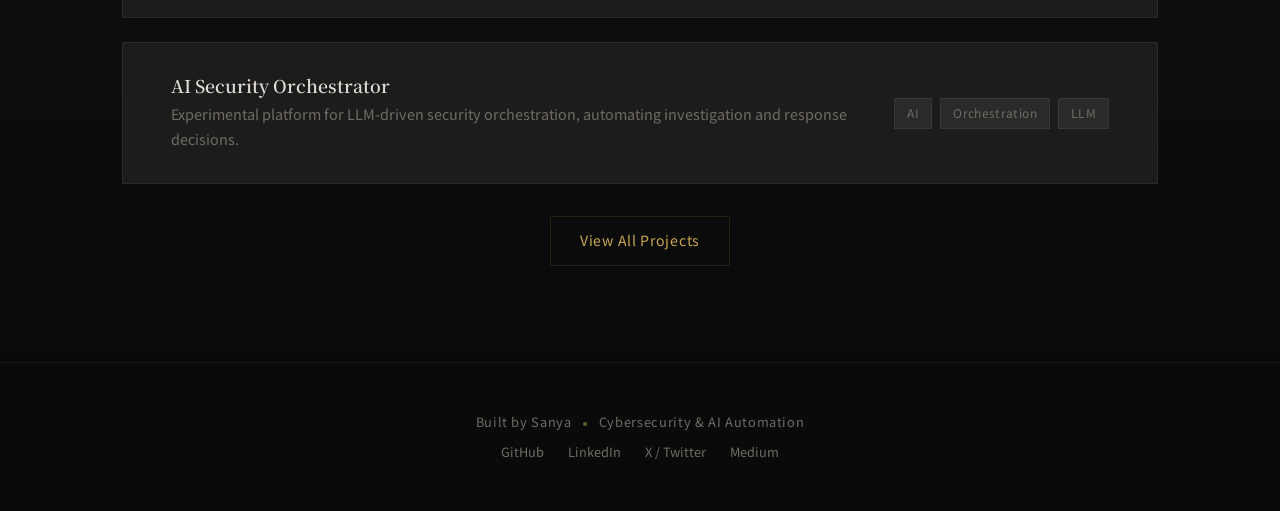
==== commit 6822c63f: "update the contact" ====
--- a/index.html
+++ b/index.html
@@ -219,9 +219,10 @@
     <div class="container">
       <p>Built by Sanya <span class="ink-dot"></span> Cybersecurity & AI Automation</p>
       <div class="footer-links">
-        <a href="https://github.com/sanya" target="_blank" rel="noopener">GitHub</a>
-        <a href="mailto:hello@sanya.dev">Email</a>
-        <a href="https://linkedin.com/in/sanya" target="_blank" rel="noopener">LinkedIn</a>
+        <a href="https://github.com/yayalingo" target="_blank" rel="noopener">GitHub</a>
+        <a href="https://www.linkedin.com/in/sanya-d-653430322/" target="_blank" rel="noopener">LinkedIn</a>
+        <a href="https://x.com/xuxuliya" target="_blank" rel="noopener">X / Twitter</a>
+        <a href="https://medium.com/@2606794898" target="_blank" rel="noopener">Medium</a>
       </div>
     </div>
   </footer>
